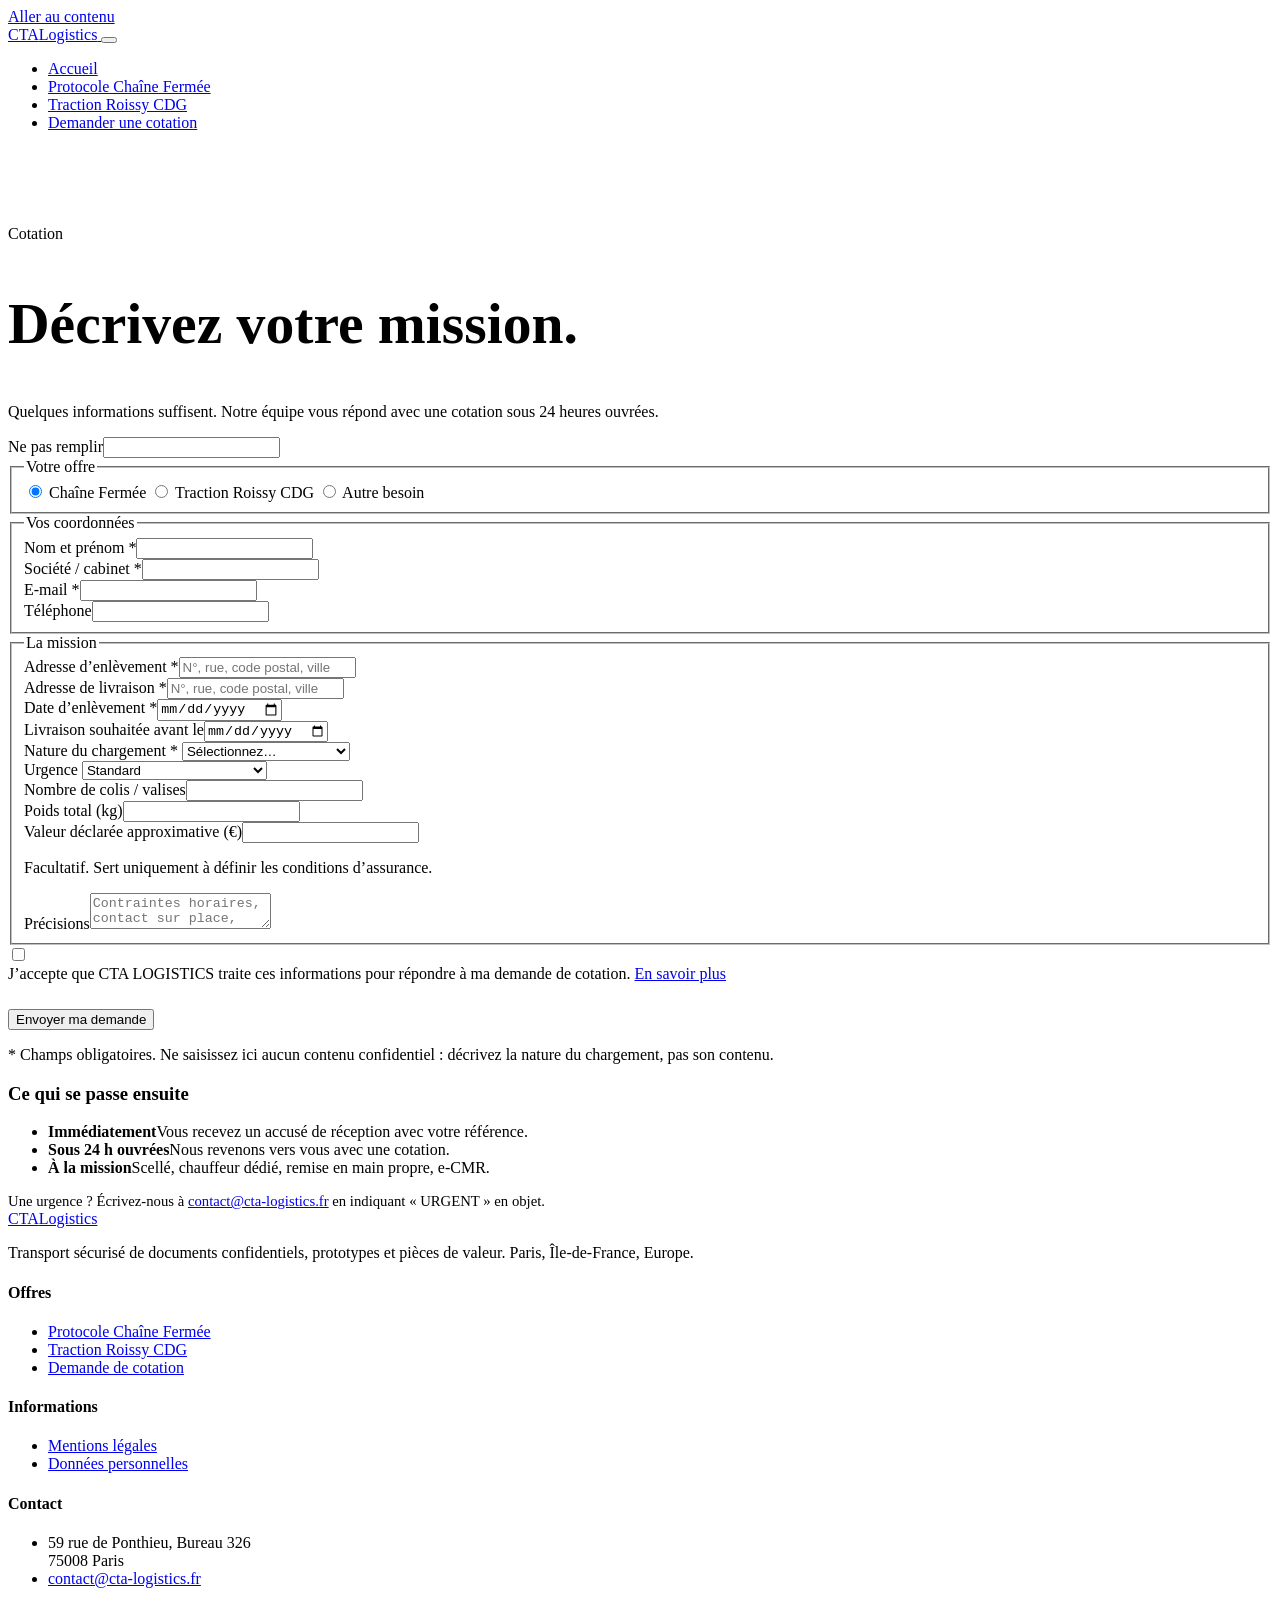
==== devis.html @ e1df1ba5 "Add files via upload" ====
<!doctype html>
<html lang="fr">
<head>
<meta charset="utf-8">
<meta name="viewport" content="width=device-width,initial-scale=1">
<title>Demande de cotation — CTA LOGISTICS</title>
<meta name="description" content="Demandez une cotation pour le Protocole Chaîne Fermée ou une traction Roissy CDG. Réponse sous 24 heures ouvrées.">
<meta name="theme-color" content="#0A1F3D">

<meta property="og:title" content="Demande de cotation — CTA LOGISTICS">
<meta property="og:description" content="Demandez une cotation pour le Protocole Chaîne Fermée ou une traction Roissy CDG. Réponse sous 24 heures ouvrées.">
<meta property="og:type" content="website">
<meta property="og:locale" content="fr_FR">
<link rel="icon" type="image/svg+xml" href="img/favicon.svg">
<link rel="preconnect" href="https://fonts.googleapis.com">
<link rel="preconnect" href="https://fonts.gstatic.com" crossorigin>
<link href="https://fonts.googleapis.com/css2?family=Cormorant+Garamond:ital,wght@0,500;0,600;0,700;1,500&family=Inter:wght@400;500;600&display=swap" rel="stylesheet">
<link rel="stylesheet" href="css/style.css">
</head>
<body>
<a class="skip" href="#main">Aller au contenu</a>
<header class="site-header">
 <div class="container nav">
  <a class="brand" href="index.html" aria-label="CTA LOGISTICS — accueil">
   <span class="brand-mark">CTA</span><span class="brand-rule"></span><span class="brand-name">Logistics</span>
  </a>
  <button class="burger" id="burger" aria-label="Ouvrir le menu" aria-expanded="false" aria-controls="navLinks"><span></span><span></span><span></span></button>
  <ul class="nav-links" id="navLinks">
   <li><a href="index.html">Accueil</a></li>
   <li><a href="protocole-chaine-fermee.html">Protocole Chaîne Fermée</a></li>
   <li><a href="traction-roissy-cdg.html">Traction Roissy CDG</a></li>
   <li><a class="nav-cta" href="devis.html" aria-current="page">Demander une cotation</a></li>
  </ul>
 </div>
</header>
<main id="main">
<section class="section section-ivory" style="padding-top:clamp(48px,6vw,80px)">
 <div class="container">
  <div class="section-head">
   <span class="eyebrow">Cotation</span>
   <h1 style="font-size:clamp(2.2rem,5vw,3.6rem)">Décrivez votre mission.</h1>
   <p class="lead">Quelques informations suffisent. Notre équipe vous répond avec une cotation sous 24 heures ouvrées.</p>
  </div>
  <div class="form-layout">
   <div class="form-card">
    <form id="quoteForm" novalidate>
     <div class="hp" aria-hidden="true"><label for="website">Ne pas remplir</label><input type="text" id="website" name="website" tabindex="-1" autocomplete="off"></div>

     <fieldset>
      <legend>Votre offre</legend>
      <div class="choice" role="radiogroup" aria-label="Type de prestation">
       <label><input type="radio" name="offre" value="chaine-fermee" checked> Chaîne Fermée</label>
       <label><input type="radio" name="offre" value="traction-cdg"> Traction Roissy CDG</label>
       <label><input type="radio" name="offre" value="autre"> Autre besoin</label>
      </div>
     </fieldset>

     <fieldset>
      <legend>Vos coordonnées</legend>
      <div class="row">
       <div class="field"><label for="nom">Nom et prénom <span class="req">*</span></label><input id="nom" name="nom" type="text" autocomplete="name" required maxlength="120"><div class="err"></div></div>
       <div class="field"><label for="societe">Société / cabinet <span class="req">*</span></label><input id="societe" name="societe" type="text" autocomplete="organization" required maxlength="160"><div class="err"></div></div>
      </div>
      <div class="row">
       <div class="field"><label for="email">E-mail <span class="req">*</span></label><input id="email" name="email" type="email" autocomplete="email" required maxlength="160"><div class="err"></div></div>
       <div class="field"><label for="telephone">Téléphone</label><input id="telephone" name="telephone" type="tel" autocomplete="tel" maxlength="30"><div class="err"></div></div>
      </div>
     </fieldset>

     <fieldset>
      <legend>La mission</legend>
      <div class="row">
       <div class="field"><label for="pickup">Adresse d’enlèvement <span class="req">*</span></label><input id="pickup" name="pickup" type="text" autocomplete="off" placeholder="N°, rue, code postal, ville" required maxlength="240"><div class="err"></div></div>
       <div class="field"><label for="delivery">Adresse de livraison <span class="req">*</span></label><input id="delivery" name="delivery" type="text" autocomplete="off" placeholder="N°, rue, code postal, ville" required maxlength="240"><div class="err"></div></div>
      </div>
      <div class="row">
       <div class="field"><label for="pickupDate">Date d’enlèvement <span class="req">*</span></label><input id="pickupDate" name="pickupDate" type="date" required><div class="err"></div></div>
       <div class="field"><label for="deliveryDate">Livraison souhaitée avant le</label><input id="deliveryDate" name="deliveryDate" type="date"><div class="err"></div></div>
      </div>
      <div class="row">
       <div class="field"><label for="nature">Nature du chargement <span class="req">*</span></label>
        <select id="nature" name="nature" required>
         <option value="">Sélectionnez…</option>
         <option>Documents / contrats</option>
         <option>Prototypes / échantillons</option>
         <option>Costumes / accessoires</option>
         <option>Fret aérien</option>
         <option>Autre</option>
        </select><div class="err"></div></div>
       <div class="field"><label for="urgence">Urgence</label>
        <select id="urgence" name="urgence">
         <option>Standard</option>
         <option>Prioritaire (dans la journée)</option>
         <option>Urgent (moins de 2 heures)</option>
        </select></div>
      </div>
      <div class="row">
       <div class="field"><label for="colis">Nombre de colis / valises</label><input id="colis" name="colis" type="number" min="1" step="1" inputmode="numeric"><div class="err"></div></div>
       <div class="field"><label for="poids">Poids total (kg)</label><input id="poids" name="poids" type="number" min="0" step="0.1" inputmode="decimal"><div class="err"></div></div>
      </div>
      <div class="field"><label for="valeur">Valeur déclarée approximative (€)</label><input id="valeur" name="valeur" type="text" inputmode="numeric" maxlength="20"><p class="hint">Facultatif. Sert uniquement à définir les conditions d’assurance.</p></div>
      <div class="field"><label for="message">Précisions</label><textarea id="message" name="message" maxlength="2000" placeholder="Contraintes horaires, contact sur place, consignes de remise, numéro de LTA…"></textarea></div>
     </fieldset>

     <div class="consent">
      <input type="checkbox" id="consent" name="consent" required>
      <div><label for="consent">J’accepte que CTA LOGISTICS traite ces informations pour répondre à ma demande de cotation. <a href="mentions-legales.html#donnees" target="_blank" rel="noopener">En savoir plus</a></label><div class="err"></div></div>
     </div>
     <div class="form-alert" id="formAlert" role="alert"></div>
     <div style="margin-top:26px"><button class="btn btn-gold btn-block" id="submitBtn" type="submit">Envoyer ma demande</button></div>
     <p class="form-note">* Champs obligatoires. Ne saisissez ici aucun contenu confidentiel : décrivez la nature du chargement, pas son contenu.</p>
    </form>
   </div>
   <aside class="aside-box">
    <h3>Ce qui se passe ensuite</h3>
    <ul>
     <li><strong>Immédiatement</strong>Vous recevez un accusé de réception avec votre référence.</li>
     <li><strong>Sous 24 h ouvrées</strong>Nous revenons vers vous avec une cotation.</li>
     <li><strong>À la mission</strong>Scellé, chauffeur dédié, remise en main propre, e-CMR.</li>
    </ul>
    <p style="margin:0;font-size:.92rem">Une urgence&nbsp;? Écrivez-nous à <a href="mailto:contact@cta-logistics.fr">contact@cta-logistics.fr</a> en indiquant « URGENT » en objet.</p>
   </aside>
  </div>
 </div>
</section>
</main>
<footer class="site-footer">
 <div class="container">
  <div class="footer-grid">
   <div class="footer-brand">
    <a class="brand" href="index.html" aria-label="CTA LOGISTICS"><span class="brand-mark">CTA</span><span class="brand-rule"></span><span class="brand-name">Logistics</span></a>
    <p>Transport sécurisé de documents confidentiels, prototypes et pièces de valeur. Paris, Île-de-France, Europe.</p>
   </div>
   <div>
    <h4>Offres</h4>
    <ul>
     <li><a href="protocole-chaine-fermee.html">Protocole Chaîne Fermée</a></li>
     <li><a href="traction-roissy-cdg.html">Traction Roissy CDG</a></li>
     <li><a href="devis.html">Demande de cotation</a></li>
    </ul>
   </div>
   <div>
    <h4>Informations</h4>
    <ul>
     <li><a href="mentions-legales.html">Mentions légales</a></li>
     <li><a href="mentions-legales.html#donnees">Données personnelles</a></li>
    </ul>
   </div>
   <div>
    <h4>Contact</h4>
    <ul>
     <li>59 rue de Ponthieu, Bureau 326<br>75008 Paris</li>
     <li><a href="mailto:contact@cta-logistics.fr">contact@cta-logistics.fr</a></li>
    </ul>
   </div>
  </div>
  <div class="legal-line">
   <span>© 2026 CTA LOGISTICS — SAS au capital de 10 000 € · RCS Paris · SIREN 941 756 140</span>
   <span>TVA FR66941756140</span>
  </div>
 </div>
</footer>
<script src="js/config.js"></script>
<script src="js/main.js"></script>
</body>
</html>
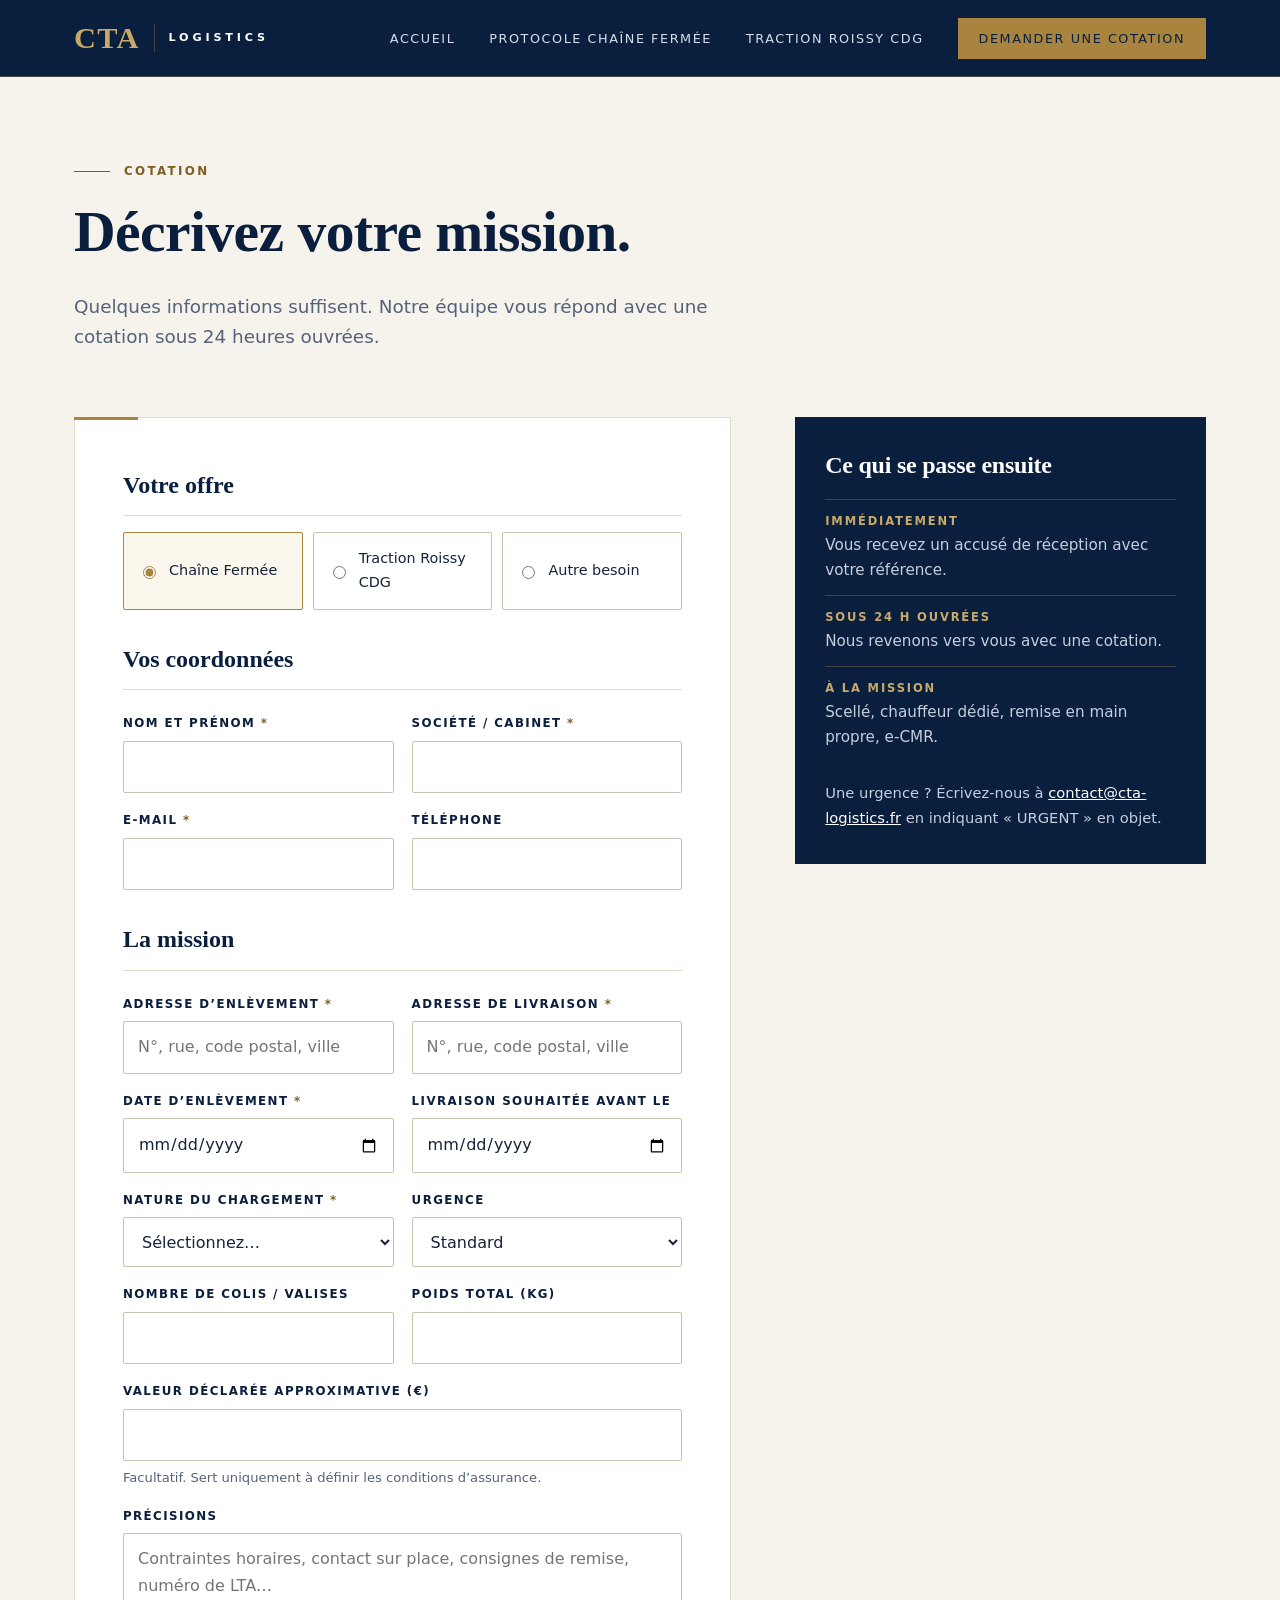
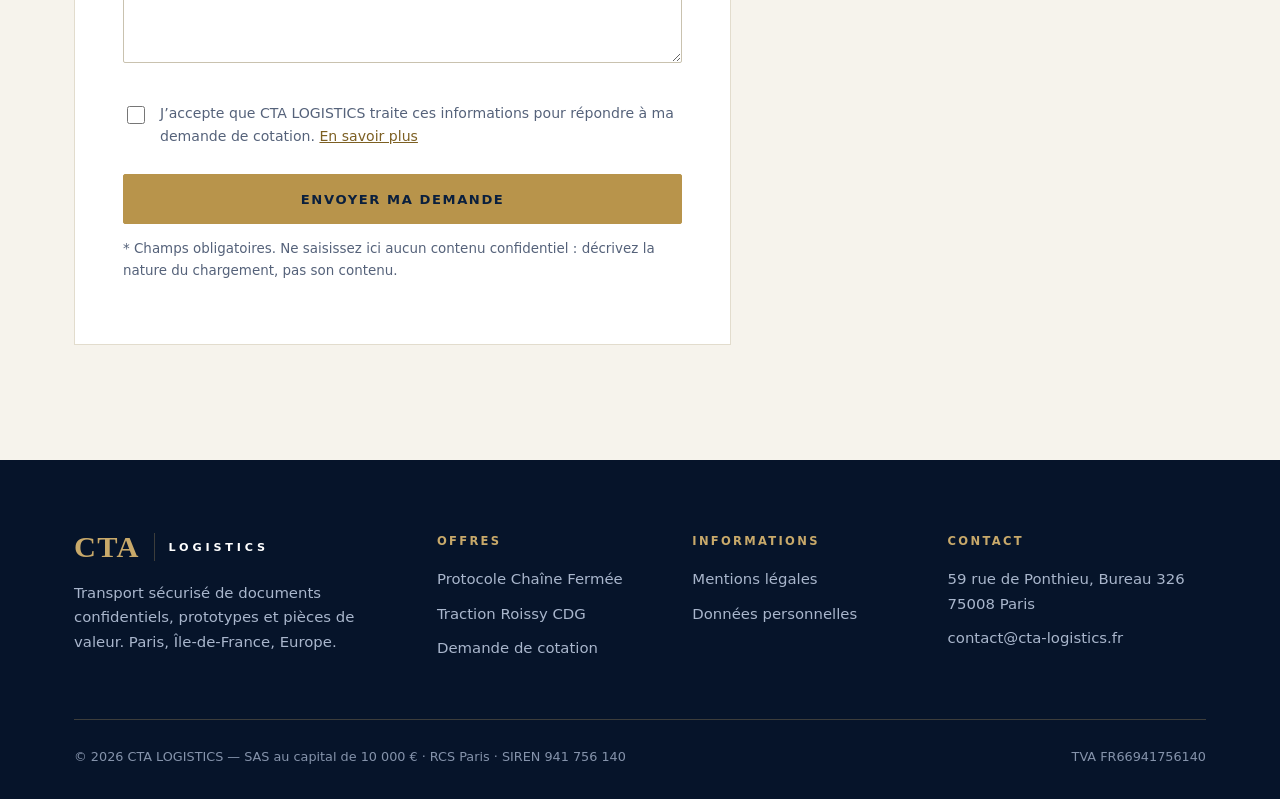
==== commit c97dc8be: "Add files via upload" ====
--- a/devis.html
+++ b/devis.html
@@ -11,11 +11,11 @@
 <meta property="og:description" content="Demandez une cotation pour le Protocole Chaîne Fermée ou une traction Roissy CDG. Réponse sous 24 heures ouvrées.">
 <meta property="og:type" content="website">
 <meta property="og:locale" content="fr_FR">
-<link rel="icon" type="image/svg+xml" href="img/favicon.svg">
+<link rel="icon" type="image/svg+xml" href="favicon.svg">
 <link rel="preconnect" href="https://fonts.googleapis.com">
 <link rel="preconnect" href="https://fonts.gstatic.com" crossorigin>
 <link href="https://fonts.googleapis.com/css2?family=Cormorant+Garamond:ital,wght@0,500;0,600;0,700;1,500&family=Inter:wght@400;500;600&display=swap" rel="stylesheet">
-<link rel="stylesheet" href="css/style.css">
+<link rel="stylesheet" href="style.css">
 </head>
 <body>
 <a class="skip" href="#main">Aller au contenu</a>
@@ -160,7 +160,7 @@
   </div>
  </div>
 </footer>
-<script src="js/config.js"></script>
-<script src="js/main.js"></script>
+<script src="config.js"></script>
+<script src="main.js"></script>
 </body>
 </html>
--- a/style.css
+++ b/style.css
@@ -0,0 +1,286 @@
+/* =========================================================
+   CTA LOGISTICS — Charte « Prestige »
+   Bleu Marine #0A1F3D · Or Mat #A8843F
+   ========================================================= */
+:root{
+  --navy:#0A1F3D;
+  --navy-2:#0E2A52;
+  --navy-deep:#06142A;
+  --gold:#A8843F;          /* or mat : fonds, filets, grands textes */
+  --gold-soft:#C8A96A;     /* or clair : petits textes sur fond marine */
+  --gold-deep:#7C5F22;     /* or foncé : petits textes sur fond clair */
+  --ivory:#F6F3EC;
+  --paper:#FFFFFF;
+  --ink:#14233A;
+  --muted:#55627A;
+  --line:#E2DCCD;
+  --line-navy:rgba(200,169,106,.28);
+  --danger:#A32626;
+  --ok:#1F6B45;
+  --serif:'Cormorant Garamond',Georgia,'Times New Roman',serif;
+  --sans:'Inter',system-ui,-apple-system,'Segoe UI',Roboto,Arial,sans-serif;
+  --maxw:1180px;
+  --nav-h:76px;
+}
+*,*::before,*::after{box-sizing:border-box}
+html{scroll-behavior:smooth;-webkit-text-size-adjust:100%}
+body{margin:0;font-family:var(--sans);font-size:1rem;line-height:1.65;color:var(--ink);background:var(--paper);-webkit-font-smoothing:antialiased}
+img{max-width:100%;display:block}
+a{color:inherit}
+:focus-visible{outline:2px solid var(--gold);outline-offset:3px}
+.container{width:100%;max-width:var(--maxw);margin:0 auto;padding:0 24px}
+.skip{position:absolute;left:-999px;top:0;background:var(--gold);color:var(--navy);padding:10px 16px;z-index:200;font-weight:600}
+.skip:focus{left:8px;top:8px}
+
+/* ---------- Typographie ---------- */
+h1,h2,h3{font-family:var(--serif);font-weight:600;line-height:1.08;letter-spacing:-.01em;margin:0 0 .5em;color:var(--navy)}
+h1{font-size:clamp(2.5rem,6.2vw,4.5rem)}
+h2{font-size:clamp(2rem,4.2vw,3rem)}
+h3{font-size:1.5rem;line-height:1.2}
+p{margin:0 0 1em}
+.lead{font-size:1.15rem;color:var(--muted);max-width:60ch}
+.eyebrow{display:inline-flex;align-items:center;gap:14px;font-size:.74rem;font-weight:600;letter-spacing:.2em;text-transform:uppercase;color:var(--gold-deep);margin-bottom:1.25rem}
+.eyebrow::before{content:"";width:36px;height:1px;background:currentColor}
+.on-navy{background:var(--navy);color:#DCE3EF}
+.on-navy h1,.on-navy h2,.on-navy h3{color:#fff}
+.on-navy .eyebrow{color:var(--gold-soft)}
+.on-navy .lead,.on-navy p{color:#C4CEDF}
+
+/* ---------- Boutons ---------- */
+.btn{display:inline-flex;align-items:center;justify-content:center;gap:10px;min-height:50px;padding:0 28px;font:600 .82rem/1 var(--sans);letter-spacing:.12em;text-transform:uppercase;text-decoration:none;border:1px solid transparent;border-radius:2px;cursor:pointer;transition:background .25s,color .25s,border-color .25s,transform .25s}
+.btn-gold{color:var(--navy);background:#B8944B;border-color:#B8944B}
+.btn-gold:hover{background:var(--gold-soft);border-color:var(--gold-soft)}
+.btn-ghost{color:#fff;border-color:rgba(255,255,255,.5)}
+.btn-ghost:hover{border-color:var(--gold-soft);color:var(--gold-soft)}
+.btn-outline{color:var(--navy);border-color:var(--navy)}
+.btn-outline:hover{background:var(--navy);color:#fff}
+.btn-block{width:100%}
+.btn[disabled]{opacity:.6;cursor:wait}
+.link-arrow{font-weight:600;font-size:.86rem;letter-spacing:.1em;text-transform:uppercase;text-decoration:none;color:var(--gold-deep);border-bottom:1px solid currentColor;padding-bottom:3px}
+.on-navy .link-arrow{color:var(--gold-soft)}
+.link-arrow:hover{color:var(--navy)}
+.on-navy .link-arrow:hover{color:#fff}
+
+/* ---------- Navigation ---------- */
+.site-header{position:sticky;top:0;z-index:100;background:var(--navy);border-bottom:1px solid var(--line-navy)}
+.nav{display:flex;align-items:center;justify-content:space-between;height:var(--nav-h)}
+.brand{display:flex;align-items:center;gap:14px;text-decoration:none;color:#fff}
+.brand-mark{font-family:var(--serif);font-weight:700;font-size:1.9rem;letter-spacing:.04em;color:var(--gold-soft);line-height:1}
+.brand-rule{width:1px;height:28px;background:var(--line-navy)}
+.brand-name{font-size:.7rem;font-weight:600;letter-spacing:.34em;text-transform:uppercase;color:#fff;line-height:1.2}
+.nav-links{display:flex;align-items:center;gap:34px;list-style:none;margin:0;padding:0}
+.nav-links a{font-size:.8rem;font-weight:500;letter-spacing:.12em;text-transform:uppercase;text-decoration:none;color:#D5DDEB;padding:8px 0;border-bottom:1px solid transparent;transition:color .2s,border-color .2s}
+.nav-links a:hover,.nav-links a[aria-current="page"]{color:#fff;border-bottom-color:var(--gold)}
+.nav-links .nav-cta{border:1px solid var(--gold);padding:12px 20px;color:var(--gold-soft)}
+.nav-links .nav-cta:hover,.nav-links .nav-cta[aria-current="page"]{background:var(--gold);color:var(--navy);border-color:var(--gold)}
+.burger{display:none;width:46px;height:46px;background:none;border:1px solid var(--line-navy);border-radius:2px;cursor:pointer;padding:0;position:relative}
+.burger span{position:absolute;left:12px;right:12px;height:1.5px;background:#fff;transition:transform .25s,opacity .25s}
+.burger span:nth-child(1){top:16px}.burger span:nth-child(2){top:22px}.burger span:nth-child(3){top:28px}
+.burger[aria-expanded="true"] span:nth-child(1){transform:translateY(6px) rotate(45deg)}
+.burger[aria-expanded="true"] span:nth-child(2){opacity:0}
+.burger[aria-expanded="true"] span:nth-child(3){transform:translateY(-6px) rotate(-45deg)}
+
+/* ---------- Hero ---------- */
+.hero{position:relative;color:#fff;background:var(--navy);overflow:hidden;isolation:isolate}
+.hero-bg{position:absolute;inset:0;z-index:-2;background-size:cover;background-position:center}
+.hero::before{content:"";position:absolute;inset:0;z-index:-1;background:linear-gradient(100deg,rgba(6,20,42,.96) 0%,rgba(10,31,61,.88) 42%,rgba(10,31,61,.55) 100%)}
+.hero-inner{padding:clamp(72px,11vw,150px) 0 clamp(64px,9vw,120px);max-width:780px}
+.hero h1{color:#fff}
+.hero h1 em{font-style:italic;color:var(--gold-soft);font-weight:500}
+.hero .lead{color:#D2DBEA;font-size:1.2rem;margin-bottom:2.2rem}
+.hero .eyebrow{color:var(--gold-soft)}
+.hero-actions{display:flex;flex-wrap:wrap;gap:14px}
+.hero-sm .hero-inner{padding:clamp(64px,9vw,120px) 0 clamp(56px,8vw,100px)}
+.hero-facts{display:flex;flex-wrap:wrap;gap:0;margin-top:clamp(40px,6vw,72px);padding-bottom:clamp(36px,5vw,56px);border-top:1px solid var(--line-navy)}
+.hero-facts div{flex:1 1 200px;padding:20px 24px 0 0;font-size:.78rem;letter-spacing:.16em;text-transform:uppercase;color:#C4CEDF}
+.hero-facts strong{display:block;font-family:var(--serif);font-size:1.4rem;letter-spacing:0;text-transform:none;color:var(--gold-soft);font-weight:600;margin-bottom:2px}
+
+/* ---------- Sections ---------- */
+.section{padding:clamp(64px,9vw,120px) 0}
+.section-ivory{background:var(--ivory)}
+.section-head{max-width:720px;margin-bottom:clamp(36px,5vw,64px)}
+.section-head.center{margin-inline:auto;text-align:center}
+.section-head.center .eyebrow{justify-content:center}
+.grid{display:grid;gap:28px}
+.grid-3{grid-template-columns:repeat(3,1fr)}
+.grid-4{grid-template-columns:repeat(4,1fr)}
+.grid-2{grid-template-columns:repeat(2,1fr)}
+.card{background:var(--paper);border:1px solid var(--line);padding:34px 30px;position:relative;transition:border-color .3s,transform .3s,box-shadow .3s}
+.card::before{content:"";position:absolute;left:-1px;top:-1px;width:44px;height:2px;background:var(--gold)}
+.card:hover{border-color:var(--gold);box-shadow:0 18px 40px -24px rgba(10,31,61,.35)}
+.card h3{margin-bottom:.6rem}
+.card p{color:var(--muted);margin:0}
+.card-icon{width:40px;height:40px;color:var(--gold);margin-bottom:22px}
+.card-icon svg{width:100%;height:100%;fill:none;stroke:currentColor;stroke-width:1.4;stroke-linecap:round;stroke-linejoin:round}
+.on-navy .card{background:rgba(255,255,255,.03);border-color:var(--line-navy)}
+.on-navy .card p{color:#C4CEDF}
+
+.split{display:grid;grid-template-columns:1.05fr 1fr;gap:clamp(32px,6vw,88px);align-items:center}
+.split.reverse .split-media{order:-1}
+.split-media{position:relative}
+.split-media img{width:100%;aspect-ratio:1/1;object-fit:cover}
+.split-media.wide img{aspect-ratio:3/2}
+.split-media::after{content:"";position:absolute;inset:18px -18px -18px 18px;border:1px solid var(--gold);z-index:-1}
+.split.reverse .split-media::after{inset:18px 18px -18px -18px}
+.ticks{list-style:none;margin:1.4rem 0 2rem;padding:0}
+.ticks li{position:relative;padding:12px 0 12px 34px;border-bottom:1px solid var(--line)}
+.on-navy .ticks li{border-color:var(--line-navy)}
+.ticks li::before{content:"";position:absolute;left:0;top:19px;width:14px;height:8px;border-left:1.5px solid var(--gold);border-bottom:1.5px solid var(--gold);transform:rotate(-45deg)}
+.ticks strong{color:var(--navy)}
+.on-navy .ticks strong{color:#fff}
+
+/* Étapes du protocole */
+.steps{list-style:none;margin:0;padding:0;counter-reset:step;display:grid;gap:0}
+.step{display:grid;grid-template-columns:88px 1fr;gap:20px;padding:34px 0;border-top:1px solid var(--line)}
+.step:last-child{border-bottom:1px solid var(--line)}
+.on-navy .step{border-color:var(--line-navy)}
+.step-num{font-family:var(--serif);font-size:3.4rem;line-height:1;color:var(--gold);font-weight:500}
+.step h3{margin-bottom:.35rem}
+.step p{margin:0;color:var(--muted);max-width:62ch}
+.on-navy .step p{color:#C4CEDF}
+.step-tag{display:inline-block;margin-top:12px;font-size:.7rem;letter-spacing:.16em;text-transform:uppercase;font-weight:600;color:var(--gold-deep)}
+.on-navy .step-tag{color:var(--gold-soft)}
+
+/* Tableau comparatif */
+.compare{width:100%;border-collapse:collapse;background:var(--paper);border:1px solid var(--line);font-size:.97rem}
+.compare th,.compare td{padding:18px 22px;text-align:left;vertical-align:top;border-bottom:1px solid var(--line)}
+.compare thead th{font-size:.72rem;letter-spacing:.18em;text-transform:uppercase;color:var(--muted);font-weight:600}
+.compare thead th:last-child{background:var(--navy);color:var(--gold-soft)}
+.compare tbody th{font-weight:600;color:var(--navy);width:22%}
+.compare td:last-child{background:#FBF8F1;color:var(--ink);font-weight:500}
+.compare td:nth-child(2){color:var(--muted)}
+.table-wrap{overflow-x:auto}
+
+/* Bandeau CTA */
+.band{background:var(--navy);color:#fff;text-align:center;padding:clamp(60px,8vw,100px) 0;position:relative;overflow:hidden}
+.band::before{content:"";position:absolute;left:50%;top:0;width:1px;height:48px;background:var(--gold)}
+.band h2{color:#fff;max-width:20ch;margin-inline:auto}
+.band p{color:#C4CEDF;max-width:56ch;margin:0 auto 2rem}
+
+/* FAQ */
+.faq{max-width:820px}
+.faq details{border-top:1px solid var(--line);padding:0}
+.faq details:last-child{border-bottom:1px solid var(--line)}
+.faq summary{list-style:none;cursor:pointer;padding:22px 40px 22px 0;font-family:var(--serif);font-size:1.4rem;font-weight:600;color:var(--navy);position:relative}
+.faq summary::-webkit-details-marker{display:none}
+.faq summary::after{content:"+";position:absolute;right:4px;top:50%;transform:translateY(-50%);font-family:var(--sans);font-weight:300;font-size:1.6rem;color:var(--gold)}
+.faq details[open] summary::after{content:"–"}
+.faq details p{color:var(--muted);padding:0 40px 24px 0;margin:0}
+
+/* Spécifications (flotte) */
+.spec{border:1px solid var(--line);background:var(--paper);padding:30px}
+.spec-vol{font-family:var(--serif);font-size:2.6rem;color:var(--gold);line-height:1;margin-bottom:8px;font-weight:600}
+.spec h3{font-size:1.25rem;margin-bottom:.4rem}
+.spec p{margin:0;color:var(--muted);font-size:.96rem}
+
+/* ---------- Formulaire ---------- */
+.form-layout{display:grid;grid-template-columns:1.6fr 1fr;gap:clamp(32px,5vw,72px);align-items:start}
+.form-card{background:var(--paper);border:1px solid var(--line);padding:clamp(24px,4vw,48px);position:relative}
+.form-card::before{content:"";position:absolute;left:-1px;top:-1px;width:64px;height:3px;background:var(--gold)}
+fieldset{border:0;padding:0;margin:0 0 30px}
+legend{font-family:var(--serif);font-size:1.5rem;font-weight:600;color:var(--navy);padding:0;margin-bottom:6px;width:100%;border-bottom:1px solid var(--line);padding-bottom:10px}
+.row{display:grid;grid-template-columns:1fr 1fr;gap:18px}
+.field{margin-top:18px}
+.field label{display:block;font-size:.74rem;font-weight:600;letter-spacing:.12em;text-transform:uppercase;color:var(--navy);margin-bottom:7px}
+.field label .req{color:var(--gold-deep)}
+.field input,.field select,.field textarea{width:100%;min-height:50px;padding:12px 14px;font:inherit;font-size:1rem;color:var(--ink);background:#fff;border:1px solid #C9C2AF;border-radius:2px;transition:border-color .2s,box-shadow .2s}
+.field textarea{min-height:130px;resize:vertical}
+.field input:focus,.field select:focus,.field textarea:focus{outline:none;border-color:var(--gold);box-shadow:0 0 0 3px rgba(168,132,63,.22)}
+.field [aria-invalid="true"]{border-color:var(--danger)}
+.field .err{display:none;color:var(--danger);font-size:.84rem;margin-top:6px}
+.field [aria-invalid="true"]~.err{display:block}
+.field .hint{font-size:.82rem;color:var(--muted);margin-top:6px}
+.choice{display:grid;grid-template-columns:repeat(3,1fr);gap:10px;margin-top:10px}
+.choice label{display:flex;align-items:center;gap:10px;margin:0;padding:14px;border:1px solid #C9C2AF;border-radius:2px;cursor:pointer;font-size:.9rem;font-weight:500;letter-spacing:0;text-transform:none;color:var(--ink);transition:border-color .2s,background .2s}
+.choice input{width:auto;min-height:0;accent-color:var(--gold)}
+.choice label:has(input:checked){border-color:var(--gold);background:#FBF7EC}
+.consent{display:flex;gap:12px;align-items:flex-start;margin-top:22px;font-size:.88rem;color:var(--muted)}
+.consent input{margin-top:4px;width:18px;height:18px;accent-color:var(--gold);flex:none}
+.consent a{color:var(--gold-deep)}
+.hp{position:absolute!important;left:-9999px;width:1px;height:1px;overflow:hidden}
+.form-note{font-size:.84rem;color:var(--muted);margin-top:14px}
+.form-alert{display:none;margin-top:16px;padding:14px 16px;border-left:3px solid var(--danger);background:#FBEDED;color:#6C1B1B;font-size:.94rem}
+.form-alert.show{display:block}
+.form-alert.demo{border-color:var(--gold);background:#FBF5E6;color:#5C4513}
+.form-success{text-align:center;padding:clamp(24px,5vw,56px) 10px}
+.form-success .check{width:64px;height:64px;margin:0 auto 22px;border:1.5px solid var(--gold);border-radius:50%;display:grid;place-items:center;color:var(--gold)}
+.form-success .check svg{width:28px;height:28px;fill:none;stroke:currentColor;stroke-width:1.8;stroke-linecap:round;stroke-linejoin:round}
+.form-success .ref{display:inline-block;margin:6px 0 18px;padding:8px 16px;border:1px solid var(--line);font-family:ui-monospace,Menlo,Consolas,monospace;font-size:.95rem;letter-spacing:.06em;color:var(--navy);background:var(--ivory)}
+.aside-box{background:var(--navy);color:#C4CEDF;padding:34px 30px;position:sticky;top:calc(var(--nav-h) + 24px)}
+.aside-box h3{color:#fff;font-size:1.5rem}
+.aside-box ul{list-style:none;margin:1.2rem 0;padding:0}
+.aside-box li{padding:12px 0;border-top:1px solid var(--line-navy);font-size:.95rem}
+.aside-box li strong{display:block;color:var(--gold-soft);font-size:.72rem;letter-spacing:.16em;text-transform:uppercase;margin-bottom:2px}
+.aside-box a{color:#fff}
+
+/* ---------- Pied de page ---------- */
+.site-footer{background:var(--navy-deep);color:#A9B6CC;padding:72px 0 32px;font-size:.93rem}
+.footer-grid{display:grid;grid-template-columns:1.5fr 1fr 1fr 1.2fr;gap:40px;padding-bottom:48px;border-bottom:1px solid var(--line-navy)}
+.footer-grid h4{font-size:.72rem;letter-spacing:.2em;text-transform:uppercase;color:var(--gold-soft);margin:0 0 16px;font-weight:600}
+.footer-grid ul{list-style:none;margin:0;padding:0}
+.footer-grid li{margin-bottom:10px}
+.footer-grid a{text-decoration:none}
+.footer-grid a:hover{color:#fff}
+.footer-brand p{max-width:34ch;margin-top:18px}
+.legal-line{display:flex;flex-wrap:wrap;justify-content:space-between;gap:10px;padding-top:26px;font-size:.8rem;color:#8593AB}
+
+/* ---------- Page texte (mentions) ---------- */
+.prose{max-width:780px}
+.prose h2{font-size:2rem;margin-top:2.4em}
+.prose h3{font-size:1.3rem;margin-top:1.6em}
+.prose p,.prose li{color:#33425A}
+.prose dl{display:grid;grid-template-columns:210px 1fr;gap:0;border:1px solid var(--line);margin:1.2rem 0 2rem}
+.prose dt,.prose dd{margin:0;padding:12px 16px;border-bottom:1px solid var(--line)}
+.prose dt{background:var(--ivory);font-weight:600;color:var(--navy);font-size:.9rem}
+.prose dd{font-size:.95rem}
+.todo{background:#FBF5E6;padding:1px 6px;border-radius:2px}
+
+/* ---------- Apparition ---------- */
+.js .reveal{opacity:0;transform:translateY(18px);transition:opacity .7s ease,transform .7s ease}
+.js .reveal.in{opacity:1;transform:none}
+@media (prefers-reduced-motion:reduce){
+  html{scroll-behavior:auto}
+  .js .reveal{opacity:1;transform:none;transition:none}
+}
+
+/* ---------- Responsive ---------- */
+@media (max-width:1024px){
+  .grid-4{grid-template-columns:repeat(2,1fr)}
+  .footer-grid{grid-template-columns:1fr 1fr}
+  .form-layout{grid-template-columns:1fr}
+  .aside-box{position:static}
+}
+@media (max-width:900px){
+  :root{--nav-h:68px}
+  .burger{display:block}
+  /* pas de backdrop-filter sur le header : le panneau fixe resterait piégé dedans */
+  .nav-links{position:fixed;top:var(--nav-h);left:0;right:0;bottom:0;background:var(--navy);flex-direction:column;align-items:stretch;gap:0;padding:12px 24px 40px;overflow-y:auto;transform:translateX(100%);visibility:hidden;transition:transform .3s,visibility .3s}
+  .nav-links.open{transform:none;visibility:visible}
+  .nav-links li{border-bottom:1px solid var(--line-navy)}
+  .nav-links a{display:block;padding:20px 0;font-size:.92rem;border-bottom:0}
+  .nav-links .nav-cta{margin-top:24px;text-align:center;padding:18px}
+  .nav-links li:has(.nav-cta){border-bottom:0}
+  .grid-3,.grid-2{grid-template-columns:1fr}
+  .split,.split.reverse{grid-template-columns:1fr}
+  .split.reverse .split-media{order:0}
+  .split-media::after,.split.reverse .split-media::after{inset:12px -10px -12px 10px}
+  .split-media img{aspect-ratio:3/2}
+  .step{grid-template-columns:56px 1fr;gap:14px}
+  .step-num{font-size:2.4rem}
+  .choice{grid-template-columns:1fr}
+  .row{grid-template-columns:1fr}
+  .brand-rule,.brand-name{display:none}
+  .brand-mark{font-size:1.7rem}
+  .brand::after{content:"LOGISTICS";font-size:.66rem;font-weight:600;letter-spacing:.3em;color:#fff}
+  .prose dl{grid-template-columns:1fr}
+  .prose dt{border-bottom:0;padding-bottom:0}
+}
+@media (max-width:560px){
+  .container{padding:0 18px}
+  .grid-4{grid-template-columns:1fr}
+  .footer-grid{grid-template-columns:1fr}
+  .hero-actions .btn{width:100%}
+  .compare th,.compare td{padding:14px}
+  .card{padding:28px 22px}
+}
+@media print{.site-header,.site-footer,.band{display:none}}
